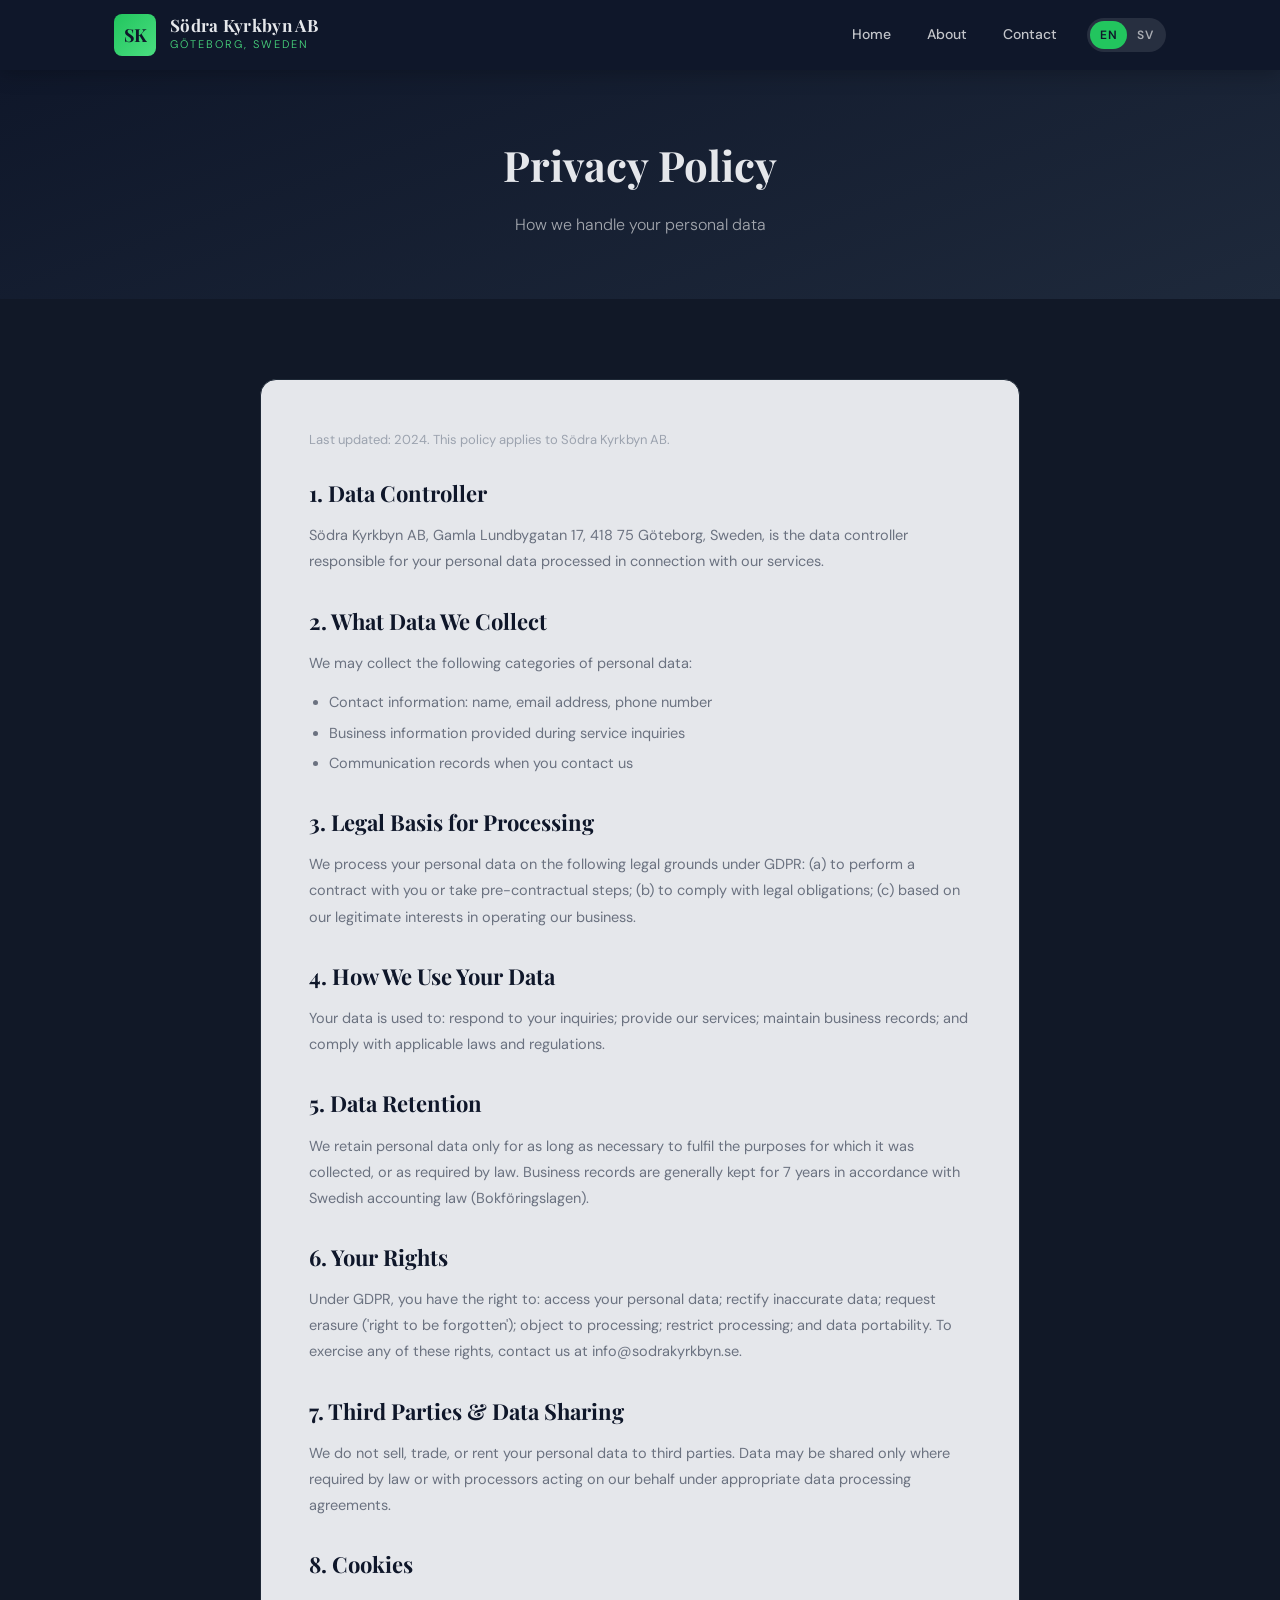
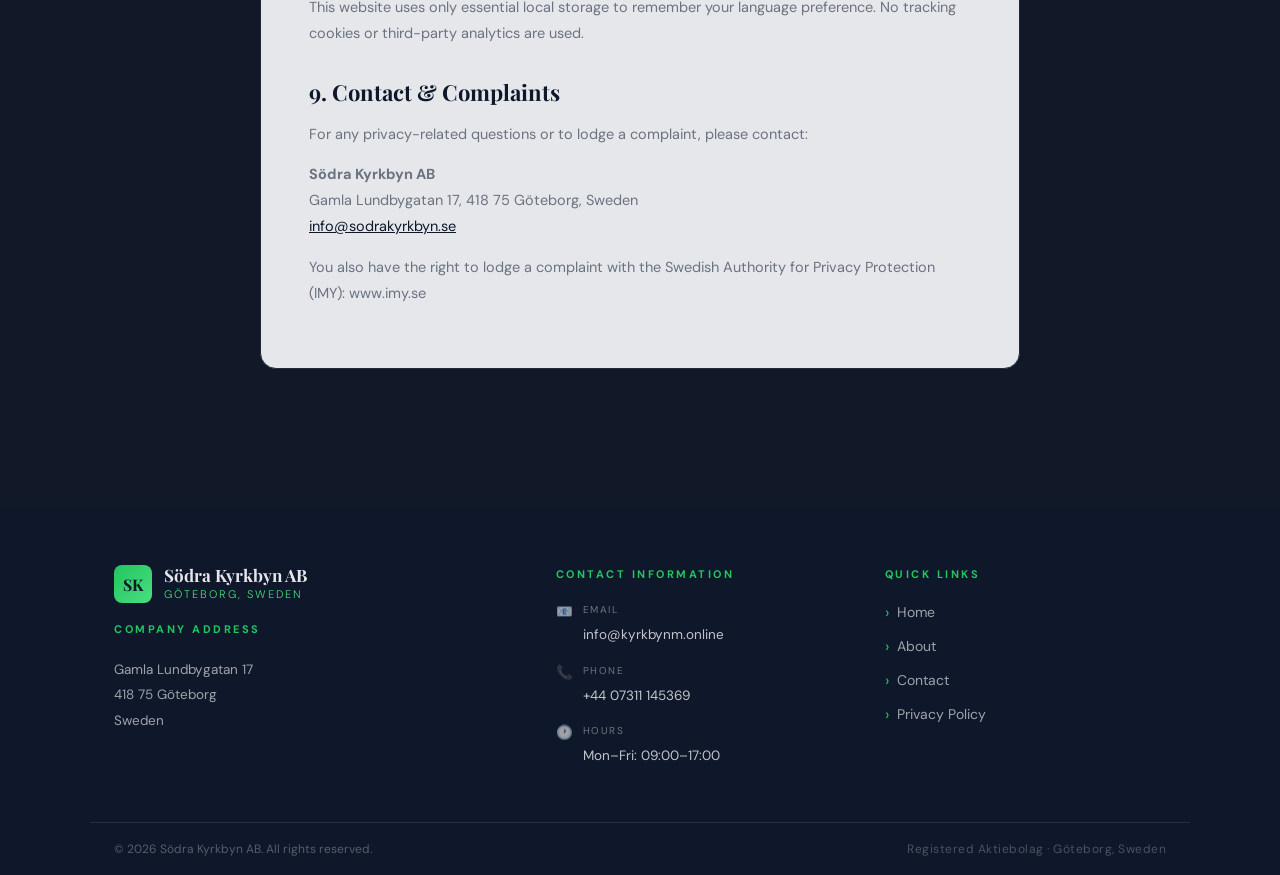
==== Privacy.html @ 8bc1c118 "Add files via upload" ====
<!DOCTYPE html>
<html lang="en">
<head>
  <meta charset="UTF-8">
  <meta name="viewport" content="width=device-width, initial-scale=1.0">
  <title>Privacy Policy – Södra Kyrkbyn AB</title>
  <meta name="description" content="Privacy Policy for Södra Kyrkbyn AB – GDPR-compliant policy for our company based in Göteborg, Sweden.">
  <link rel="stylesheet" href="css.css">
</head>
<body>

<!-- ══ HEADER ══ -->
<header>
  <div class="header-inner">
    <a class="logo-mark" href="index.html">
      <div class="logo-icon">SK</div>
      <div class="logo-text">
        <span class="logo-name">Södra Kyrkbyn AB</span>
        <span class="logo-sub">Göteborg, Sweden</span>
      </div>
    </a>
    <nav>
      <a href="index.html"   data-en="Home"    data-sv="Hem">Home</a>
      <a href="About.html"   data-en="About"   data-sv="Om oss" class="nav-hide-sm">About</a>
      <a href="Contact.html" data-en="Contact" data-sv="Kontakt">Contact</a>
      <div class="lang-switch">
        <div class="lang-btn" id="lang-en" onclick="setLang('en')">EN</div>
        <div class="lang-btn" id="lang-sv" onclick="setLang('sv')">SV</div>
      </div>
    </nav>
  </div>
</header>

<!-- ══ PAGE HERO ══ -->
<div class="page-hero">
  <h1 data-en="Privacy Policy" data-sv="Integritetspolicy">Privacy Policy</h1>
  <p data-en="How we handle your personal data" data-sv="Hur vi hanterar dina personuppgifter">How we handle your personal data</p>
</div>

<!-- ══ MAIN CONTENT ══ -->
<div class="section">
  <div class="privacy-content">

    <p class="meta"
       data-en="Last updated: 2024. This policy applies to Södra Kyrkbyn AB."
       data-sv="Senast uppdaterad: 2024. Denna policy gäller Södra Kyrkbyn AB.">
      Last updated: 2024. This policy applies to Södra Kyrkbyn AB.
    </p>

    <!-- 1 -->
    <h2 data-en="1. Data Controller" data-sv="1. Personuppgiftsansvarig">1. Data Controller</h2>
    <p data-en="Södra Kyrkbyn AB, Gamla Lundbygatan 17, 418 75 Göteborg, Sweden, is the data controller responsible for your personal data processed in connection with our services."
       data-sv="Södra Kyrkbyn AB, Gamla Lundbygatan 17, 418 75 Göteborg, Sverige, är personuppgiftsansvarig för dina personuppgifter som behandlas i samband med våra tjänster.">
      Södra Kyrkbyn AB, Gamla Lundbygatan 17, 418 75 Göteborg, Sweden, is the data controller responsible for your personal data processed in connection with our services.
    </p>

    <!-- 2 -->
    <h2 data-en="2. What Data We Collect" data-sv="2. Vilka uppgifter vi samlar in">2. What Data We Collect</h2>
    <p data-en="We may collect the following categories of personal data:"
       data-sv="Vi kan samla in följande kategorier av personuppgifter:">
      We may collect the following categories of personal data:
    </p>
    <ul>
      <li data-en="Contact information: name, email address, phone number"
          data-sv="Kontaktinformation: namn, e-postadress, telefonnummer">
        Contact information: name, email address, phone number
      </li>
      <li data-en="Business information provided during service inquiries"
          data-sv="Affärsinformation som tillhandahålls vid serviceförfrågningar">
        Business information provided during service inquiries
      </li>
      <li data-en="Communication records when you contact us"
          data-sv="Kommunikationsregistrering när du kontaktar oss">
        Communication records when you contact us
      </li>
    </ul>

    <!-- 3 -->
    <h2 data-en="3. Legal Basis for Processing" data-sv="3. Rättslig grund för behandling">3. Legal Basis for Processing</h2>
    <p data-en="We process your personal data on the following legal grounds under GDPR: (a) to perform a contract with you or take pre-contractual steps; (b) to comply with legal obligations; (c) based on our legitimate interests in operating our business."
       data-sv="Vi behandlar dina personuppgifter på följande rättsliga grunder enligt GDPR: (a) för att fullgöra ett avtal med dig eller vidta åtgärder inför avtal; (b) för att uppfylla rättsliga förpliktelser; (c) baserat på våra berättigade intressen att driva vår verksamhet.">
      We process your personal data on the following legal grounds under GDPR: (a) to perform a contract with you or take pre-contractual steps; (b) to comply with legal obligations; (c) based on our legitimate interests in operating our business.
    </p>

    <!-- 4 -->
    <h2 data-en="4. How We Use Your Data" data-sv="4. Hur vi använder dina uppgifter">4. How We Use Your Data</h2>
    <p data-en="Your data is used to: respond to your inquiries; provide our services; maintain business records; and comply with applicable laws and regulations."
       data-sv="Dina uppgifter används för att: svara på dina förfrågningar; tillhandahålla våra tjänster; upprätthålla affärsregister; och följa tillämpliga lagar och förordningar.">
      Your data is used to: respond to your inquiries; provide our services; maintain business records; and comply with applicable laws and regulations.
    </p>

    <!-- 5 -->
    <h2 data-en="5. Data Retention" data-sv="5. Datalagring">5. Data Retention</h2>
    <p data-en="We retain personal data only for as long as necessary to fulfil the purposes for which it was collected, or as required by law. Business records are generally kept for 7 years in accordance with Swedish accounting law (Bokföringslagen)."
       data-sv="Vi lagrar personuppgifter endast så länge som det är nödvändigt för att uppfylla de ändamål för vilka de samlades in, eller som krävs enligt lag. Affärsregister sparas i allmänhet i 7 år i enlighet med bokföringslagen.">
      We retain personal data only for as long as necessary to fulfil the purposes for which it was collected, or as required by law. Business records are generally kept for 7 years in accordance with Swedish accounting law (Bokföringslagen).
    </p>

    <!-- 6 -->
    <h2 data-en="6. Your Rights" data-sv="6. Dina rättigheter">6. Your Rights</h2>
    <p data-en="Under GDPR, you have the right to: access your personal data; rectify inaccurate data; request erasure ('right to be forgotten'); object to processing; restrict processing; and data portability. To exercise any of these rights, contact us at info@sodrakyrkbyn.se."
       data-sv="Under GDPR har du rätt att: få tillgång till dina personuppgifter; rätta felaktiga uppgifter; begära radering ('rätten att bli bortglömd'); invända mot behandling; begränsa behandling; och dataportabilitet. Kontakta oss på info@sodrakyrkbyn.se för att utöva dessa rättigheter.">
      Under GDPR, you have the right to: access your personal data; rectify inaccurate data; request erasure ('right to be forgotten'); object to processing; restrict processing; and data portability. To exercise any of these rights, contact us at info@sodrakyrkbyn.se.
    </p>

    <!-- 7 -->
    <h2 data-en="7. Third Parties &amp; Data Sharing" data-sv="7. Tredje parter &amp; datadelning">7. Third Parties &amp; Data Sharing</h2>
    <p data-en="We do not sell, trade, or rent your personal data to third parties. Data may be shared only where required by law or with processors acting on our behalf under appropriate data processing agreements."
       data-sv="Vi säljer, handlar eller hyr inte ut dina personuppgifter till tredje parter. Uppgifter kan delas endast när det krävs enligt lag eller med personuppgiftsbiträden som agerar på våra vägnar under lämpliga avtal om behandling av personuppgifter.">
      We do not sell, trade, or rent your personal data to third parties. Data may be shared only where required by law or with processors acting on our behalf under appropriate data processing agreements.
    </p>

    <!-- 8 -->
    <h2 data-en="8. Cookies" data-sv="8. Cookies">8. Cookies</h2>
    <p data-en="This website uses only essential local storage to remember your language preference. No tracking cookies or third-party analytics are used."
       data-sv="Denna webbplats använder endast nödvändig lokal lagring för att komma ihåg din språkpreferens. Inga spårningscookies eller tredjepartsanalys används.">
      This website uses only essential local storage to remember your language preference. No tracking cookies or third-party analytics are used.
    </p>

    <!-- 9 -->
    <h2 data-en="9. Contact &amp; Complaints" data-sv="9. Kontakt &amp; klagomål">9. Contact &amp; Complaints</h2>
    <p data-en="For any privacy-related questions or to lodge a complaint, please contact:"
       data-sv="För alla integritetsfrågor eller för att lämna in ett klagomål, vänligen kontakta:">
      For any privacy-related questions or to lodge a complaint, please contact:
    </p>
    <p>
      <strong>Södra Kyrkbyn AB</strong><br>
      Gamla Lundbygatan 17, 418 75 Göteborg, Sweden<br>
      <a href="mailto:info@sodrakyrkbyn.se" style="color:var(--navy);">info@sodrakyrkbyn.se</a>
    </p>
    <p data-en="You also have the right to lodge a complaint with the Swedish Authority for Privacy Protection (IMY): www.imy.se"
       data-sv="Du har också rätt att lämna in ett klagomål till Integritetsskyddsmyndigheten (IMY): www.imy.se">
      You also have the right to lodge a complaint with the Swedish Authority for Privacy Protection (IMY):
      <a href="https://www.imy.se" target="_blank" rel="noopener noreferrer" style="color:var(--navy);">www.imy.se</a>
    </p>

  </div>
</div>

<!-- ══ FOOTER ══ -->
<footer>
  <div class="footer-top">

    <!-- Column 1: Brand & Address -->
    <div class="footer-brand">
      <div class="footer-logo">
        <div class="footer-logo-icon">SK</div>
        <div>
          <div class="footer-company-name">Södra Kyrkbyn AB</div>
          <div class="footer-company-sub">Göteborg, Sweden</div>
        </div>
      </div>
      <div class="footer-col-title" data-en="Company Address" data-sv="Företagsadress">Company Address</div>
      <div class="footer-address-block">
        <p>
          Gamla Lundbygatan 17<br>
          418 75 Göteborg<br>
          <span data-en="Sweden" data-sv="Sverige">Sweden</span>
        </p>
      </div>
    </div>

    <!-- Column 2: Contact Information -->
    <div class="footer-contact">
      <div class="footer-col-title" data-en="Contact Information" data-sv="Kontaktinformation">Contact Information</div>
      <div class="footer-contact-item">
        <span class="footer-contact-icon">📧</span>
        <div>
          <small data-en="Email" data-sv="E-post">Email</small>
		<a href="mailto:info@kyrkbynm.online ">info@kyrkbynm.online</a>
        </div>
      </div>
      <div class="footer-contact-item">
        <span class="footer-contact-icon">📞</span>
        <div>
          <small data-en="Phone" data-sv="Telefon">Phone</small>
          <a href="tel:+447311145369">+44 07311 145369</a>
		  
		  
        </div>
      </div>
      <div class="footer-contact-item">
        <span class="footer-contact-icon">🕐</span>
        <div>
          <small data-en="Hours" data-sv="Öppettider">Hours</small>
          <span data-en="Mon–Fri: 09:00–17:00" data-sv="Mån–Fre: 09:00–17:00">Mon–Fri: 09:00–17:00</span>
        </div>
      </div>
    </div>

    <!-- Column 3: Navigation Links -->
    <div class="footer-links-col">
      <div class="footer-col-title" data-en="Quick Links" data-sv="Snabblänkar">Quick Links</div>
      <ul class="footer-nav-links">
        <li><a href="index.html"   data-en="Home"           data-sv="Hem">Home</a></li>
        <li><a href="About.html"   data-en="About"          data-sv="Om oss">About</a></li>
        <li><a href="Contact.html" data-en="Contact"        data-sv="Kontakt">Contact</a></li>
        <li><a href="Privacy.html" data-en="Privacy Policy" data-sv="Integritetspolicy">Privacy Policy</a></li>
      </ul>
    </div>

  </div>
  <div class="footer-bottom">
    <span class="footer-copy">
      &copy; <span id="year"></span> Södra Kyrkbyn AB.
      <span data-en="All rights reserved." data-sv="Alla rättigheter förbehållna.">All rights reserved.</span>
    </span>
    <span class="footer-org" data-en="Registered Aktiebolag · Göteborg, Sweden" data-sv="Registrerat Aktiebolag · Göteborg, Sverige">Registered Aktiebolag · Göteborg, Sweden</span>
  </div>
</footer>

<script src="javascript.js"></script>
</body>
</html>
---- css.css ----
/* ═══════════════════════════════════════════════
   Södra Kyrkbyn AB — Shared Stylesheet
   ═══════════════════════════════════════════════ */

@import url('https://fonts.googleapis.com/css2?family=Playfair+Display:wght@400;600;700&family=DM+Sans:wght@300;400;500&display=swap');

/* ── VARIABLES ── */
/*
:root {
  --navy:        #1a2744;
  --navy-mid:    #243260;
  --gold:        #c9a84c;
  --gold-light:  #e8c97a;
  --cream:       #f8f5ef;
  --white:       #ffffff;
  --gray:        #6b7280;
  --dark-gray:   #4b5563;
  --light-border:#e5ddd0;
  --text:        #1e2535;
}
*/

:root {
  --navy:        #0f172a;  /* main dark background */
  --navy-mid:    #1e293b;  /* cards / surfaces */
  --gold:        #22c55e;  /* primary accent (green) */
  --gold-light:  #4ade80;  /* lighter accent */

  --cream:       #111827;  /* replaces light bg with dark surface */
  --white:       #e5e7eb;  /* main text (soft white) */

  --gray:        #9ca3af;
  --dark-gray:   #6b7280;

  --light-border:#1f2937;
  --text:        #f3f4f6;
  

}
/* ── RESET ── */
*, *::before, *::after { margin: 0; padding: 0; box-sizing: border-box; }

/* ── BASE ── */
body {
  font-family: 'DM Sans', sans-serif;
  background: var(--cream);
  color: var(--text);
  font-size: 16px;
  line-height: 1.7;
}
#span-info-color {

  color: #22c55e;
  
}

/* ══════════════════════════════
   HEADER
══════════════════════════════ */
header {
  background: var(--navy);
  position: sticky;
  top: 0;
  z-index: 100;
  box-shadow: 0 2px 20px rgba(0,0,0,.25);
}
.header-inner {
  max-width: 1100px;
  margin: auto;
  padding: 0 24px;
  display: flex;
  align-items: center;
  justify-content: space-between;
  height: 70px;
}

/* Logo */
.logo-mark {
  display: flex;
  align-items: center;
  gap: 14px;
  text-decoration: none;
}
.logo-icon {
  width: 42px;
  height: 42px;
  background: linear-gradient(135deg, var(--gold), var(--gold-light));
  border-radius: 8px;
  display: flex;
  align-items: center;
  justify-content: center;
  font-family: 'Playfair Display', serif;
  font-weight: 700;
  font-size: 18px;
  color: var(--navy);
  letter-spacing: -1px;
  flex-shrink: 0;
}
.logo-text { display: flex; flex-direction: column; }
.logo-name {
  font-family: 'Playfair Display', serif;
  font-size: 17px;
  font-weight: 700;
  color: var(--white);
  line-height: 1.1;
  letter-spacing: .3px;
}
.logo-sub {
  font-size: 11px;
  color: var(--gold-light);
  font-weight: 300;
  letter-spacing: 2px;
  text-transform: uppercase;
}

/* Nav */
nav {
  display: flex;
  align-items: center;
  gap: 8px;
}
nav a {
  color: rgba(255,255,255,.75);
  text-decoration: none;
  font-size: 14px;
  font-weight: 500;
  padding: 8px 14px;
  border-radius: 6px;
  transition: all .2s;
}
nav a:hover,
nav a.active {
  color: var(--white);
  background: rgba(255,255,255,.1);
}

/* Language switch */
.lang-switch {
  display: flex;
  align-items: center;
  background: rgba(255,255,255,.1);
  border-radius: 20px;
  padding: 3px;
  margin-left: 8px;
}
.lang-btn {
  font-size: 12px;
  font-weight: 600;
  color: rgba(255,255,255,.6);
  padding: 4px 10px;
  border-radius: 16px;
  cursor: pointer;
  transition: all .2s;
  letter-spacing: .5px;
  user-select: none;
}
.lang-btn.active {
  background: var(--gold);
  color: var(--navy);
}

/* ══════════════════════════════
   HERO (Home)
══════════════════════════════ */
.hero {
  background: linear-gradient(160deg, var(--navy) 0%, var(--navy-mid) 60%, var(--navy) 100%);
  padding: 100px 24px 80px;
  text-align: center;
  position: relative;
  overflow: hidden;
}
.hero::before {
  content: '';
  position: absolute;
  inset: 0;
  background: url("data:image/svg+xml,%3Csvg width='80' height='80' viewBox='0 0 80 80' xmlns='http://www.w3.org/2000/svg'%3E%3Cg fill='none' fill-rule='evenodd'%3E%3Cg fill='%23c9a84c' fill-opacity='0.04'%3E%3Cpath d='M50 50c0-5.523 4.477-10 10-10s10 4.477 10 10-4.477 10-10 10c0 5.523-4.477 10-10 10s-10-4.477-10-10 4.477-10 10-10zM10 10c0-5.523 4.477-10 10-10s10 4.477 10 10-4.477 10-10 10c0 5.523-4.477 10-10 10S0 25.523 0 20s4.477-10 10-10z'/%3E%3C/g%3E%3C/g%3E%3C/svg%3E");
  pointer-events: none;
}
.hero-badge {
  display: inline-block;
  background: rgba(201,168,76,.18);
  border: 1px solid rgba(201,168,76,.35);
  color: var(--gold-light);
  font-size: 12px;
  font-weight: 600;
  letter-spacing: 2.5px;
  text-transform: uppercase;
  padding: 6px 18px;
  border-radius: 20px;
  margin-bottom: 28px;
}
.hero h1 {
  font-family: 'Playfair Display', serif;
  font-size: clamp(36px, 6vw, 64px);
  font-weight: 700;
  color: var(--white);
  line-height: 1.15;
  margin-bottom: 20px;
  max-width: 700px;
  margin-left: auto;
  margin-right: auto;
}
.hero p {
  font-size: 18px;
  color: rgba(255,255,255,.7);
  max-width: 520px;
  margin: 0 auto 40px;
  font-weight: 300;
}
.hero-cta {
  display: inline-flex;
  align-items: center;
  gap: 10px;
  background: var(--gold);
  color: var(--navy);
  padding: 14px 30px;
  border-radius: 8px;
  font-weight: 600;
  font-size: 15px;
  text-decoration: none;
  transition: all .2s;
  border: none;
  cursor: pointer;
  font-family: 'DM Sans', sans-serif;
}
.hero-cta:hover {
  background: var(--gold-light);
  transform: translateY(-2px);
  box-shadow: 0 8px 24px rgba(201,168,76,.35);
}
.hero-divider {
  width: 60px;
  height: 3px;
  background: var(--gold);
  margin: 48px auto 0;
  border-radius: 2px;
  opacity: .5;
}

/* ══════════════════════════════
   STATS BAR
══════════════════════════════ */
.stats-bar {
  background: var(--white);
  border-bottom: 1px solid var(--light-border);
}
.stats-inner {
  max-width: 900px;
  margin: auto;
  display: flex;
  justify-content: center;
  flex-wrap: wrap;
}
.stat {
  padding: 28px 48px;
  text-align: center;
  border-right: 1px solid var(--light-border);
  flex: 1;
  min-width: 180px;
}
.stat:last-child { border-right: none; }
.stat-num {
  font-family: 'Playfair Display', serif;
  font-size: 32px;
  font-weight: 700;
  color: var(--navy);
  line-height: 1;
  margin-bottom: 4px;
}
.stat-label {
  font-size: 13px;
  color: var(--gray);
  font-weight: 500;
  text-transform: uppercase;
  letter-spacing: 1px;
}

/* ══════════════════════════════
   SHARED SECTION
══════════════════════════════ */
.section {
  max-width: 1100px;
  margin: 0 auto;
  padding: 80px 24px;
}
.section-tag {
  font-size: 12px;
  font-weight: 600;
  letter-spacing: 3px;
  text-transform: uppercase;
  color: var(--gold);
  margin-bottom: 12px;
}
.section-title {
  font-family: 'Playfair Display', serif;
  font-size: clamp(28px, 4vw, 40px);
  font-weight: 700;
  color: var(--navy);
  line-height: 1.2;
  margin-bottom: 20px;
}
.section-lead {
  font-size: 17px;
  color: var(--gray);
  max-width: 560px;
  font-weight: 300;
  margin-bottom: 48px;
}

/* ══════════════════════════════
   FEATURE CARDS (Home)
══════════════════════════════ */
.cards {
  display: grid;
  grid-template-columns: repeat(auto-fit, minmax(280px, 1fr));
  gap: 24px;
  margin-top: 48px;
}
.card {
  background: var(--white);
  border: 1px solid var(--light-border);
  border-radius: 12px;
  padding: 32px 28px;
  transition: all .25s;
}
.card:hover {
  transform: translateY(-4px);
  box-shadow: 0 12px 40px rgba(26,39,68,.1);
  border-color: var(--gold);
}
.card-icon {
  width: 48px;
  height: 48px;
  background: linear-gradient(135deg, rgba(201,168,76,.15), rgba(201,168,76,.05));
  border-radius: 12px;
  display: flex;
  align-items: center;
  justify-content: center;
  font-size: 22px;
  margin-bottom: 20px;
  border: 1px solid rgba(201,168,76,.25);
}
.card h3 {
  font-family: 'Playfair Display', serif;
  font-size: 20px;
  color: var(--navy);
  margin-bottom: 10px;
}
.card p {
  font-size: 14.5px;
  color: var(--gray);
  line-height: 1.7;
}

/* ══════════════════════════════
   PAGE HERO MINI (About/Contact/Privacy)
══════════════════════════════ */
.page-hero {
  background: linear-gradient(160deg, var(--navy), var(--navy-mid));
  padding: 60px 24px;
  text-align: center;
}
.page-hero h1 {
  font-family: 'Playfair Display', serif;
  font-size: clamp(28px, 4vw, 42px);
  color: var(--white);
  margin-bottom: 10px;
}
.page-hero p {
  font-size: 16px;
  color: rgba(255,255,255,.6);
  font-weight: 300;
}

/* ══════════════════════════════
   ABOUT PAGE
══════════════════════════════ */
.about-grid {
  display: grid;
  grid-template-columns: 1fr 1fr;
  gap: 60px;
  align-items: start;
}
.about-visual {
  background: var(--navy);
  border-radius: 16px;
  padding: 48px;
  color: white;
  position: relative;
  overflow: hidden;
}
.about-visual::after {
  content: 'SK';
  position: absolute;
  bottom: -20px;
  right: -10px;
  font-family: 'Playfair Display', serif;
  font-size: 120px;
  font-weight: 700;
  color: rgba(255,255,255,.05);
  line-height: 1;
  pointer-events: none;
}
.about-visual-label {
  font-size: 11px;
  letter-spacing: 3px;
  text-transform: uppercase;
  color: var(--gold-light);
  margin-bottom: 12px;
  font-weight: 600;
}
.about-visual h2 {
  font-family: 'Playfair Display', serif;
  font-size: 28px;
  line-height: 1.25;
  margin-bottom: 28px;
}
.info-row {
  display: flex;
  gap: 12px;
  margin-bottom: 16px;
  align-items: flex-start;
}
.info-row-icon {
  width: 32px;
  height: 32px;
  background: rgba(201,168,76,.2);
  border-radius: 8px;
  display: flex;
  align-items: center;
  justify-content: center;
  font-size: 15px;
  flex-shrink: 0;
  margin-top: 1px;
}
.info-row-content small {
  display: block;
  font-size: 11px;
  letter-spacing: 1.5px;
  text-transform: uppercase;
  color: rgba(255,255,255,.5);
  margin-bottom: 2px;
}
.info-row-content span {
  font-size: 14px;
  color: rgba(255,255,255,.9);
  font-weight: 400;
}
.about-content p {
  font-size: 15px;
  color: var(--dark-gray);
  margin-bottom: 18px;
  line-height: 1.8;
}
.org-badge {
  display: inline-flex;
  align-items: center;
  gap: 8px;
  background: rgba(201,168,76,.1);
  border: 1px solid rgba(201,168,76,.3);
  color: #8a6c1a;
  font-size: 13px;
  font-weight: 600;
  padding: 8px 16px;
  border-radius: 8px;
  margin-top: 8px;
}

/* ══════════════════════════════
   CONTACT PAGE
══════════════════════════════ */
.contact-grid {
  display: grid;
  grid-template-columns: 1fr 1fr;
  gap: 48px;
}
.contact-card {
  background: var(--white);
  border: 1px solid var(--light-border);
  border-radius: 16px;
  padding: 40px;
}
.contact-card h3 {
  font-family: 'Playfair Display', serif;
  font-size: 22px;
  color: var(--navy);
  margin-bottom: 28px;
  padding-bottom: 16px;
  border-bottom: 2px solid var(--light-border);
}
.contact-item {
  display: flex;
  gap: 16px;
  margin-bottom: 24px;
  align-items: flex-start;
}
.contact-item-icon {
  width: 44px;
  height: 44px;
  background: linear-gradient(135deg, var(--navy), var(--navy-mid));
  border-radius: 10px;
  display: flex;
  align-items: center;
  justify-content: center;
  font-size: 18px;
  flex-shrink: 0;
}
.contact-item-text small {
  display: block;
  font-size: 12px;
  letter-spacing: 1.5px;
  text-transform: uppercase;
  color: var(--gray);
  margin-bottom: 4px;
  font-weight: 600;
}
.contact-item-text a {
  color: var(--navy);
  text-decoration: none;
  font-size: 15px;
  font-weight: 500;
  transition: color .2s;
}
.contact-item-text a:hover { color: var(--gold); }
.contact-item-text span {
  font-size: 15px;
  color: var(--text);
  font-weight: 400;
}
.map-placeholder {
  background: linear-gradient(135deg, #e8f4f8, #dce8f0);
  border-radius: 12px;
  height: 220px;
  display: flex;
  flex-direction: column;
  align-items: center;
  justify-content: center;
  gap: 8px;
  margin-top: 20px;
  border: 1px solid var(--light-border);
  color: var(--gray);
  font-size: 14px;
  text-align: center;
  padding: 20px;
}
.map-placeholder span { font-size: 36px; }
.map-link {
  display: inline-block;
  margin-top: 10px;
  background: var(--navy);
  color: white;
  padding: 8px 18px;
  border-radius: 6px;
  text-decoration: none;
  font-size: 13px;
  font-weight: 600;
  transition: background .2s;
}
.map-link:hover { background: var(--navy-mid); }

/* ══════════════════════════════
   PRIVACY PAGE
══════════════════════════════ */
.privacy-content {
  max-width: 760px;
  background: var(--white);
  border: 1px solid var(--light-border);
  border-radius: 16px;
  padding: 48px;
  margin: 0 auto;
}
.privacy-content .meta {
  font-size: 13px;
  color: #9ca3af;
  margin-bottom: 24px;
}
.privacy-content h2 {
  font-family: 'Playfair Display', serif;
  font-size: 22px;
  color: var(--navy);
  margin: 28px 0 10px;
}
.privacy-content h2:first-of-type { margin-top: 0; }
.privacy-content p {
  font-size: 14.5px;
  color: var(--dark-gray);
  margin-bottom: 14px;
  line-height: 1.8;
}
.privacy-content ul {
  padding-left: 20px;
  margin-bottom: 16px;
}
.privacy-content ul li {
  font-size: 14.5px;
  color: var(--dark-gray);
  margin-bottom: 6px;
  line-height: 1.7;
}

/* ══════════════════════════════
   FOOTER
══════════════════════════════ */
footer {
  background: var(--navy);
  color: rgba(255,255,255,.65);
  margin-top: 60px;
}
.footer-top {
  max-width: 1100px;
  margin: 0 auto;
  padding: 56px 24px 40px;
  display: grid;
  grid-template-columns: 1.4fr 1fr 1fr;
  gap: 48px;
  border-bottom: 1px solid rgba(255,255,255,.1);
}
.footer-col-title {
  font-size: 11px;
  font-weight: 700;
  letter-spacing: 2.5px;
  text-transform: uppercase;
  color: var(--gold);
  margin-bottom: 18px;
}
/* Column 1 – Brand */
.footer-brand .footer-logo {
  display: flex;
  align-items: center;
  gap: 12px;
  margin-bottom: 16px;
}
.footer-brand .footer-logo-icon {
  width: 38px;
  height: 38px;
  background: linear-gradient(135deg, var(--gold), var(--gold-light));
  border-radius: 8px;
  display: flex;
  align-items: center;
  justify-content: center;
  font-family: 'Playfair Display', serif;
  font-weight: 700;
  font-size: 16px;
  color: var(--navy);
  flex-shrink: 0;
}
.footer-brand .footer-company-name {
  font-family: 'Playfair Display', serif;
  font-size: 17px;
  font-weight: 700;
  color: var(--white);
  line-height: 1.2;
}
.footer-brand .footer-company-sub {
  font-size: 11px;
  color: var(--gold-light);
  letter-spacing: 2px;
  text-transform: uppercase;
  font-weight: 300;
}
.footer-address-block p {
  font-size: 13.5px;
  line-height: 1.9;
  color: rgba(255,255,255,.6);
}
/* Column 2 – Contact */
.footer-contact-item {
  display: flex;
  align-items: flex-start;
  gap: 10px;
  margin-bottom: 14px;
}
.footer-contact-icon {
  font-size: 15px;
  margin-top: 1px;
  flex-shrink: 0;
  opacity: .8;
}
.footer-contact-item small {
  display: block;
  font-size: 10px;
  letter-spacing: 1.5px;
  text-transform: uppercase;
  color: rgba(255,255,255,.4);
  margin-bottom: 2px;
}
.footer-contact-item a,
.footer-contact-item span {
  font-size: 13.5px;
  color: rgba(255,255,255,.75);
  text-decoration: none;
  transition: color .2s;
  line-height: 1.5;
}
.footer-contact-item a:hover { color: var(--gold-light); }
/* Column 3 – Links */
.footer-nav-links {
  list-style: none;
  padding: 0;
  margin: 0;
}
.footer-nav-links li { margin-bottom: 10px; }
.footer-nav-links a {
  font-size: 14px;
  color: rgba(255,255,255,.6);
  text-decoration: none;
  transition: color .2s;
  display: flex;
  align-items: center;
  gap: 8px;
}
.footer-nav-links a::before {
  content: '›';
  color: var(--gold);
  font-size: 16px;
  line-height: 1;
}
.footer-nav-links a:hover { color: var(--gold-light); }
/* Bottom bar */
.footer-bottom {
  max-width: 1100px;
  margin: 0 auto;
  padding: 16px 24px;
  display: flex;
  align-items: center;
  justify-content: space-between;
  flex-wrap: wrap;
  gap: 8px;
}
.footer-copy {
  font-size: 12px;
  color: rgba(255,255,255,.3);
}
.footer-org {
  font-size: 12px;
  color: rgba(255,255,255,.25);
  letter-spacing: .5px;
}
/* Footer responsive */
@media (max-width: 780px) {
  .footer-top { grid-template-columns: 1fr 1fr; gap: 32px; }
  .footer-brand { grid-column: 1 / -1; }
}
@media (max-width: 480px) {
  .footer-top { grid-template-columns: 1fr; gap: 28px; padding: 40px 20px 28px; }
  .footer-brand { grid-column: auto; }
  .footer-bottom { flex-direction: column; text-align: center; }
}

/* ══════════════════════════════
   RESPONSIVE
══════════════════════════════ */
@media (max-width: 720px) {
  .about-grid   { grid-template-columns: 1fr; gap: 40px; }
  .contact-grid { grid-template-columns: 1fr; }
}
@media (max-width: 640px) {
  .header-inner { padding: 0 16px; }
  nav a         { font-size: 12px; padding: 6px 8px; }
  .logo-sub     { display: none; }
  .stat         { padding: 20px 24px; }
  .privacy-content { padding: 28px 20px; }
}
@media (max-width: 480px) {
  .nav-hide-sm { display: none; }
}
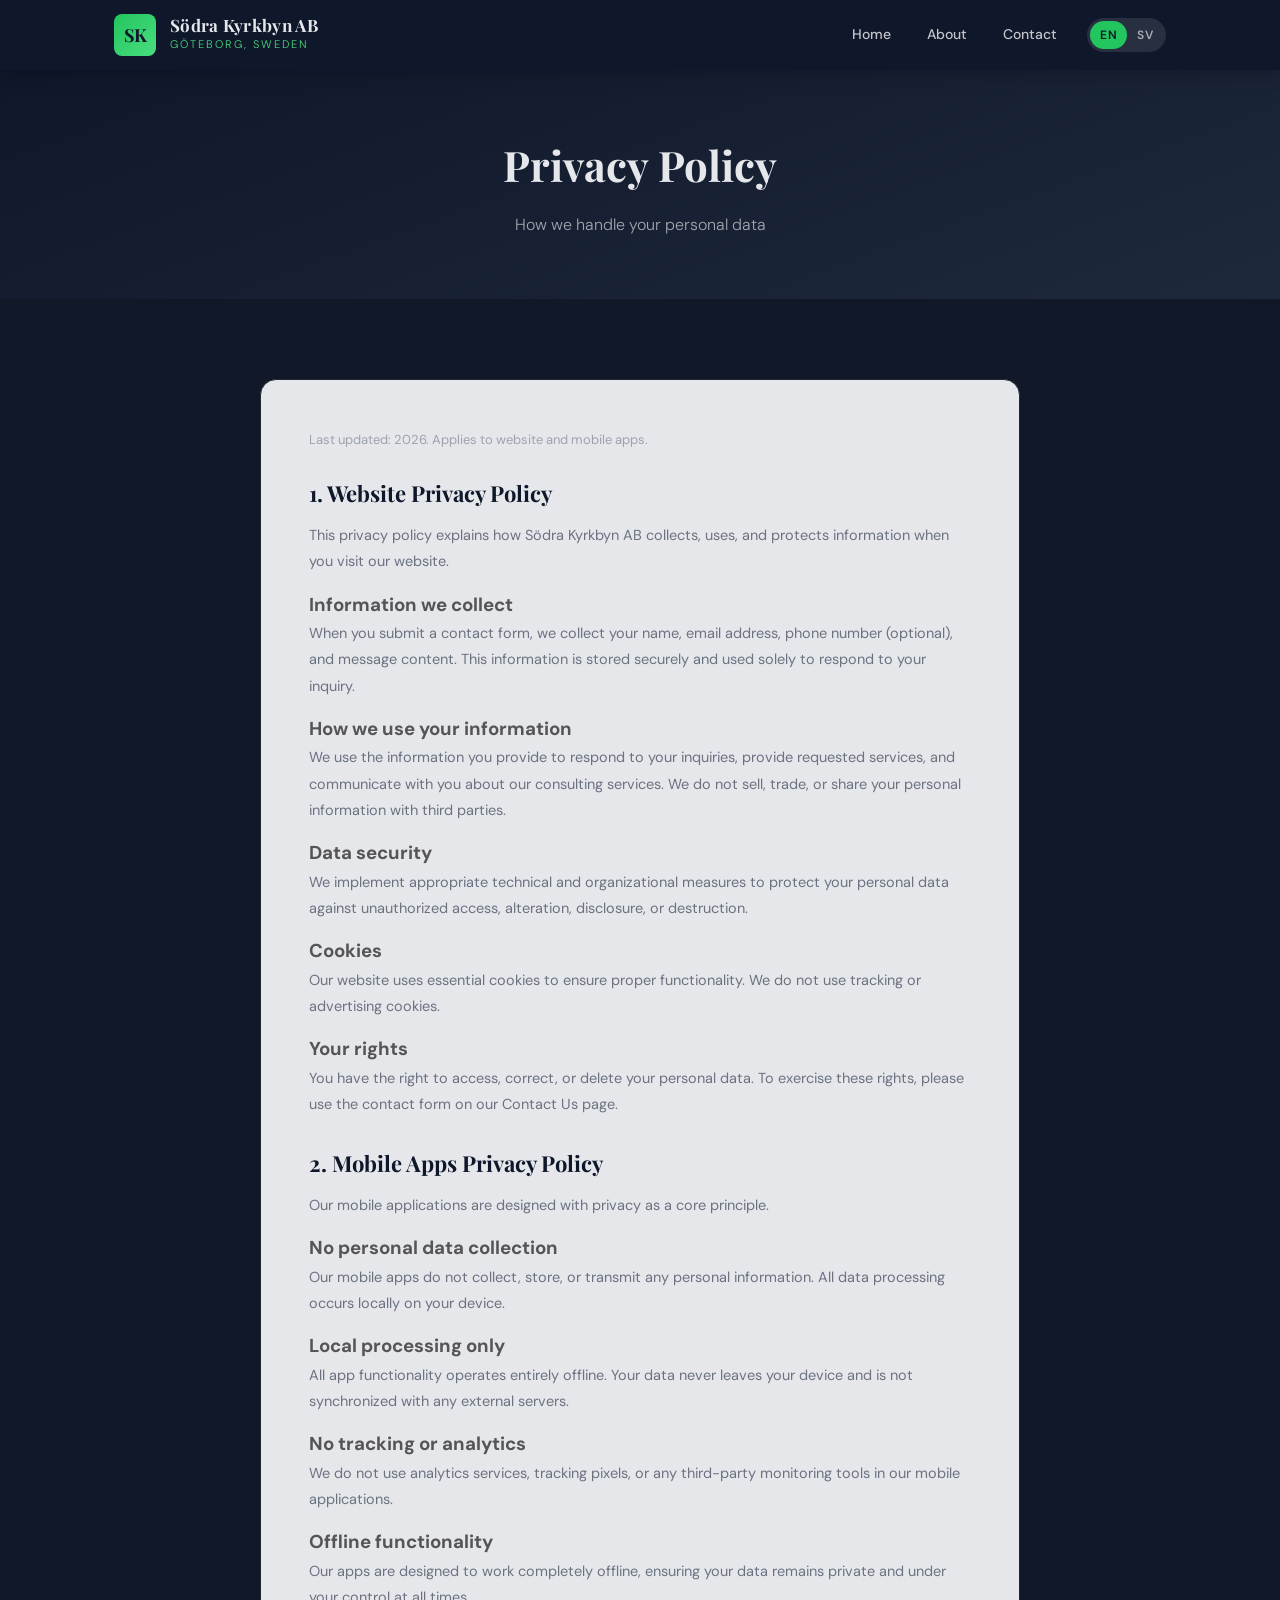
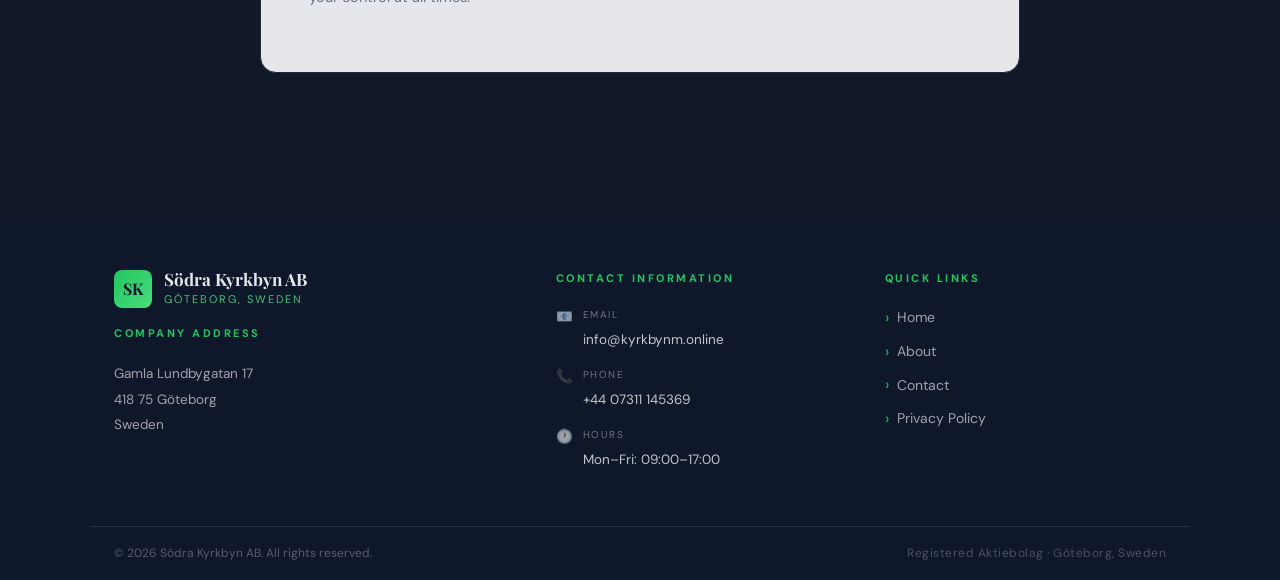
==== commit 06dd7124: "Update Privacy.html" ====
--- a/Privacy.html
+++ b/Privacy.html
@@ -4,7 +4,7 @@
   <meta charset="UTF-8">
   <meta name="viewport" content="width=device-width, initial-scale=1.0">
   <title>Privacy Policy – Södra Kyrkbyn AB</title>
-  <meta name="description" content="Privacy Policy for Södra Kyrkbyn AB – GDPR-compliant policy for our company based in Göteborg, Sweden.">
+  <meta name="description" content="Privacy Policy for Södra Kyrkbyn AB – GDPR-compliant policy for our website and mobile apps.">
   <link rel="stylesheet" href="css.css">
 </head>
 <body>
@@ -20,8 +20,8 @@
       </div>
     </a>
     <nav>
-      <a href="index.html"   data-en="Home"    data-sv="Hem">Home</a>
-      <a href="About.html"   data-en="About"   data-sv="Om oss" class="nav-hide-sm">About</a>
+      <a href="index.html" data-en="Home" data-sv="Hem">Home</a>
+      <a href="About.html" data-en="About" data-sv="Om oss" class="nav-hide-sm">About</a>
       <a href="Contact.html" data-en="Contact" data-sv="Kontakt">Contact</a>
       <div class="lang-switch">
         <div class="lang-btn" id="lang-en" onclick="setLang('en')">EN</div>
@@ -42,96 +42,77 @@
   <div class="privacy-content">
 
     <p class="meta"
-       data-en="Last updated: 2024. This policy applies to Södra Kyrkbyn AB."
-       data-sv="Senast uppdaterad: 2024. Denna policy gäller Södra Kyrkbyn AB.">
-      Last updated: 2024. This policy applies to Södra Kyrkbyn AB.
+       data-en="Last updated: 2026. Applies to website and mobile apps."
+       data-sv="Senast uppdaterad: 2026. Gäller webbplats och mobilappar.">
+      Last updated: 2026. Applies to website and mobile apps.
     </p>
 
     <!-- 1 -->
-    <h2 data-en="1. Data Controller" data-sv="1. Personuppgiftsansvarig">1. Data Controller</h2>
-    <p data-en="Södra Kyrkbyn AB, Gamla Lundbygatan 17, 418 75 Göteborg, Sweden, is the data controller responsible for your personal data processed in connection with our services."
-       data-sv="Södra Kyrkbyn AB, Gamla Lundbygatan 17, 418 75 Göteborg, Sverige, är personuppgiftsansvarig för dina personuppgifter som behandlas i samband med våra tjänster.">
-      Södra Kyrkbyn AB, Gamla Lundbygatan 17, 418 75 Göteborg, Sweden, is the data controller responsible for your personal data processed in connection with our services.
+    <h2 data-en="1. Website Privacy Policy" data-sv="1. Webbplats Integritetspolicy">Website Privacy Policy</h2>
+    <p data-en="This privacy policy explains how Södra Kyrkbyn AB collects, uses, and protects information when you visit our website."
+       data-sv="Denna integritetspolicy förklarar hur Södra Kyrkbyn AB samlar in, använder och skyddar information när du besöker vår webbplats.">
+      This privacy policy explains how Södra Kyrkbyn AB collects, uses, and protects information when you visit our website.
+    </p>
+
+    <h3 data-en="Information we collect" data-sv="Information vi samlar in" style="color:#555555;">Information we collect</h3>
+    <p data-en="When you submit a contact form, we collect your name, email address, phone number (optional), and message content. This information is stored securely and used solely to respond to your inquiry."
+       data-sv="När du skickar ett kontaktformulär samlar vi in ditt namn, e-postadress, telefonnummer (valfritt) och meddelandeinnehåll. Informationen lagras säkert och används endast för att svara på din förfrågan.">
+      When you submit a contact form, we collect your name, email address, phone number (optional), and message content. This information is stored securely and used solely to respond to your inquiry.
+    </p>
+
+    <h3 data-en="How we use your information" data-sv="Hur vi använder informationen" style="color:#555555;">How we use your information</h3>
+    <p data-en="We use the information you provide to respond to your inquiries, provide requested services, and communicate with you about our consulting services. We do not sell, trade, or share your personal information with third parties."
+       data-sv="Vi använder informationen du tillhandahåller för att svara på dina förfrågningar, tillhandahålla begärda tjänster och kommunicera med dig om våra konsulttjänster. Vi säljer, handlar eller delar inte dina personuppgifter med tredje parter.">
+      We use the information you provide to respond to your inquiries, provide requested services, and communicate with you about our consulting services. We do not sell, trade, or share your personal information with third parties.
+    </p>
+
+    <h3 data-en="Data security" data-sv="Datasäkerhet" style="color:#555555;">Data security</h3>
+    <p data-en="We implement appropriate technical and organizational measures to protect your personal data against unauthorized access, alteration, disclosure, or destruction."
+       data-sv="Vi implementerar lämpliga tekniska och organisatoriska åtgärder för att skydda dina personuppgifter mot obehörig åtkomst, ändring, avslöjande eller förstöring.">
+      We implement appropriate technical and organizational measures to protect your personal data against unauthorized access, alteration, disclosure, or destruction.
+    </p>
+
+    <h3 data-en="Cookies" data-sv="Cookies" style="color:#555555;">Cookies</h3>
+    <p data-en="Our website uses essential cookies to ensure proper functionality. We do not use tracking or advertising cookies."
+       data-sv="Vår webbplats använder nödvändiga cookies för att säkerställa korrekt funktionalitet. Vi använder inga spårnings- eller reklamscookies.">
+      Our website uses essential cookies to ensure proper functionality. We do not use tracking or advertising cookies.
+    </p>
+
+    <h3 data-en="Your rights" data-sv="Dina rättigheter" style="color:#555555;">Your rights</h3>
+    <p data-en="You have the right to access, correct, or delete your personal data. To exercise these rights, please use the contact form on our Contact Us page."
+       data-sv="Du har rätt att få tillgång till, rätta eller radera dina personuppgifter. För att utöva dessa rättigheter, vänligen använd kontaktformuläret på vår kontaktsida.">
+      You have the right to access, correct, or delete your personal data. To exercise these rights, please use the contact form on our Contact Us page.
     </p>
 
     <!-- 2 -->
-    <h2 data-en="2. What Data We Collect" data-sv="2. Vilka uppgifter vi samlar in">2. What Data We Collect</h2>
-    <p data-en="We may collect the following categories of personal data:"
-       data-sv="Vi kan samla in följande kategorier av personuppgifter:">
-      We may collect the following categories of personal data:
-    </p>
-    <ul>
-      <li data-en="Contact information: name, email address, phone number"
-          data-sv="Kontaktinformation: namn, e-postadress, telefonnummer">
-        Contact information: name, email address, phone number
-      </li>
-      <li data-en="Business information provided during service inquiries"
-          data-sv="Affärsinformation som tillhandahålls vid serviceförfrågningar">
-        Business information provided during service inquiries
-      </li>
-      <li data-en="Communication records when you contact us"
-          data-sv="Kommunikationsregistrering när du kontaktar oss">
-        Communication records when you contact us
-      </li>
-    </ul>
-
-    <!-- 3 -->
-    <h2 data-en="3. Legal Basis for Processing" data-sv="3. Rättslig grund för behandling">3. Legal Basis for Processing</h2>
-    <p data-en="We process your personal data on the following legal grounds under GDPR: (a) to perform a contract with you or take pre-contractual steps; (b) to comply with legal obligations; (c) based on our legitimate interests in operating our business."
-       data-sv="Vi behandlar dina personuppgifter på följande rättsliga grunder enligt GDPR: (a) för att fullgöra ett avtal med dig eller vidta åtgärder inför avtal; (b) för att uppfylla rättsliga förpliktelser; (c) baserat på våra berättigade intressen att driva vår verksamhet.">
-      We process your personal data on the following legal grounds under GDPR: (a) to perform a contract with you or take pre-contractual steps; (b) to comply with legal obligations; (c) based on our legitimate interests in operating our business.
+    <h2 data-en="2. Mobile Apps Privacy Policy" data-sv="2. Mobilapp Integritetspolicy">Mobile Apps Privacy Policy</h2>
+    <p data-en="Our mobile applications are designed with privacy as a core principle."
+       data-sv="Våra mobilapplikationer är utformade med integritet som en grundläggande princip.">
+      Our mobile applications are designed with privacy as a core principle.
     </p>
 
-    <!-- 4 -->
-    <h2 data-en="4. How We Use Your Data" data-sv="4. Hur vi använder dina uppgifter">4. How We Use Your Data</h2>
-    <p data-en="Your data is used to: respond to your inquiries; provide our services; maintain business records; and comply with applicable laws and regulations."
-       data-sv="Dina uppgifter används för att: svara på dina förfrågningar; tillhandahålla våra tjänster; upprätthålla affärsregister; och följa tillämpliga lagar och förordningar.">
-      Your data is used to: respond to your inquiries; provide our services; maintain business records; and comply with applicable laws and regulations.
+    <h3 data-en="No personal data collection" data-sv="Ingen insamling av personuppgifter" style="color:#555555;">No personal data collection</h3>
+    <p data-en="Our mobile apps do not collect, store, or transmit any personal information. All data processing occurs locally on your device."
+       data-sv="Våra mobilappar samlar inte in, lagrar eller överför någon personlig information. All databehandling sker lokalt på din enhet.">
+      Our mobile apps do not collect, store, or transmit any personal information. All data processing occurs locally on your device.
     </p>
 
-    <!-- 5 -->
-    <h2 data-en="5. Data Retention" data-sv="5. Datalagring">5. Data Retention</h2>
-    <p data-en="We retain personal data only for as long as necessary to fulfil the purposes for which it was collected, or as required by law. Business records are generally kept for 7 years in accordance with Swedish accounting law (Bokföringslagen)."
-       data-sv="Vi lagrar personuppgifter endast så länge som det är nödvändigt för att uppfylla de ändamål för vilka de samlades in, eller som krävs enligt lag. Affärsregister sparas i allmänhet i 7 år i enlighet med bokföringslagen.">
-      We retain personal data only for as long as necessary to fulfil the purposes for which it was collected, or as required by law. Business records are generally kept for 7 years in accordance with Swedish accounting law (Bokföringslagen).
+    <h3 data-en="Local processing only" data-sv="Endast lokal bearbetning"style="color:#555555;">Local processing only</h3>
+    <p data-en="All app functionality operates entirely offline. Your data never leaves your device and is not synchronized with any external servers."
+       data-sv="All app-funktionalitet fungerar helt offline. Dina data lämnar aldrig din enhet och synkroniseras inte med externa servrar.">
+      All app functionality operates entirely offline. Your data never leaves your device and is not synchronized with any external servers.
     </p>
 
-    <!-- 6 -->
-    <h2 data-en="6. Your Rights" data-sv="6. Dina rättigheter">6. Your Rights</h2>
-    <p data-en="Under GDPR, you have the right to: access your personal data; rectify inaccurate data; request erasure ('right to be forgotten'); object to processing; restrict processing; and data portability. To exercise any of these rights, contact us at info@sodrakyrkbyn.se."
-       data-sv="Under GDPR har du rätt att: få tillgång till dina personuppgifter; rätta felaktiga uppgifter; begära radering ('rätten att bli bortglömd'); invända mot behandling; begränsa behandling; och dataportabilitet. Kontakta oss på info@sodrakyrkbyn.se för att utöva dessa rättigheter.">
-      Under GDPR, you have the right to: access your personal data; rectify inaccurate data; request erasure ('right to be forgotten'); object to processing; restrict processing; and data portability. To exercise any of these rights, contact us at info@sodrakyrkbyn.se.
+    <h3 data-en="No tracking or analytics" data-sv="Ingen spårning eller analys" style="color:#555555;">No tracking or analytics</h3>
+    <p data-en="We do not use analytics services, tracking pixels, or any third-party monitoring tools in our mobile applications."
+       data-sv="Vi använder inga analysverktyg, spårningspixlar eller tredjepartsövervakning i våra mobilapplikationer.">
+      We do not use analytics services, tracking pixels, or any third-party monitoring tools in our mobile applications.
     </p>
 
-    <!-- 7 -->
-    <h2 data-en="7. Third Parties &amp; Data Sharing" data-sv="7. Tredje parter &amp; datadelning">7. Third Parties &amp; Data Sharing</h2>
-    <p data-en="We do not sell, trade, or rent your personal data to third parties. Data may be shared only where required by law or with processors acting on our behalf under appropriate data processing agreements."
-       data-sv="Vi säljer, handlar eller hyr inte ut dina personuppgifter till tredje parter. Uppgifter kan delas endast när det krävs enligt lag eller med personuppgiftsbiträden som agerar på våra vägnar under lämpliga avtal om behandling av personuppgifter.">
-      We do not sell, trade, or rent your personal data to third parties. Data may be shared only where required by law or with processors acting on our behalf under appropriate data processing agreements.
-    </p>
-
-    <!-- 8 -->
-    <h2 data-en="8. Cookies" data-sv="8. Cookies">8. Cookies</h2>
-    <p data-en="This website uses only essential local storage to remember your language preference. No tracking cookies or third-party analytics are used."
-       data-sv="Denna webbplats använder endast nödvändig lokal lagring för att komma ihåg din språkpreferens. Inga spårningscookies eller tredjepartsanalys används.">
-      This website uses only essential local storage to remember your language preference. No tracking cookies or third-party analytics are used.
-    </p>
-
-    <!-- 9 -->
-    <h2 data-en="9. Contact &amp; Complaints" data-sv="9. Kontakt &amp; klagomål">9. Contact &amp; Complaints</h2>
-    <p data-en="For any privacy-related questions or to lodge a complaint, please contact:"
-       data-sv="För alla integritetsfrågor eller för att lämna in ett klagomål, vänligen kontakta:">
-      For any privacy-related questions or to lodge a complaint, please contact:
-    </p>
-    <p>
-      <strong>Södra Kyrkbyn AB</strong><br>
-      Gamla Lundbygatan 17, 418 75 Göteborg, Sweden<br>
-      <a href="mailto:info@sodrakyrkbyn.se" style="color:var(--navy);">info@sodrakyrkbyn.se</a>
-    </p>
-    <p data-en="You also have the right to lodge a complaint with the Swedish Authority for Privacy Protection (IMY): www.imy.se"
-       data-sv="Du har också rätt att lämna in ett klagomål till Integritetsskyddsmyndigheten (IMY): www.imy.se">
-      You also have the right to lodge a complaint with the Swedish Authority for Privacy Protection (IMY):
-      <a href="https://www.imy.se" target="_blank" rel="noopener noreferrer" style="color:var(--navy);">www.imy.se</a>
+    <h3 data-en="Offline functionality" data-sv="Offline-funktionalitet" style="color:#555555;">Offline functionality</h3>
+    <p data-en="Our apps are designed to work completely offline, ensuring your data remains private and under your control at all times."
+       data-sv="Våra appar är utformade för att fungera helt offline, vilket säkerställer att dina data förblir privata och under din kontroll hela tiden.">
+      Our apps are designed to work completely offline, ensuring your data remains private and under your control at all times.
     </p>
 
   </div>
@@ -140,8 +121,6 @@
 <!-- ══ FOOTER ══ -->
 <footer>
   <div class="footer-top">
-
-    <!-- Column 1: Brand & Address -->
     <div class="footer-brand">
       <div class="footer-logo">
         <div class="footer-logo-icon">SK</div>
@@ -160,14 +139,13 @@
       </div>
     </div>
 
-    <!-- Column 2: Contact Information -->
     <div class="footer-contact">
       <div class="footer-col-title" data-en="Contact Information" data-sv="Kontaktinformation">Contact Information</div>
       <div class="footer-contact-item">
         <span class="footer-contact-icon">📧</span>
         <div>
           <small data-en="Email" data-sv="E-post">Email</small>
-		<a href="mailto:info@kyrkbynm.online ">info@kyrkbynm.online</a>
+          <a href="mailto:info@kyrkbynm.online">info@kyrkbynm.online</a>
         </div>
       </div>
       <div class="footer-contact-item">
@@ -175,8 +153,6 @@
         <div>
           <small data-en="Phone" data-sv="Telefon">Phone</small>
           <a href="tel:+447311145369">+44 07311 145369</a>
-		  
-		  
         </div>
       </div>
       <div class="footer-contact-item">
@@ -188,17 +164,15 @@
       </div>
     </div>
 
-    <!-- Column 3: Navigation Links -->
     <div class="footer-links-col">
       <div class="footer-col-title" data-en="Quick Links" data-sv="Snabblänkar">Quick Links</div>
       <ul class="footer-nav-links">
-        <li><a href="index.html"   data-en="Home"           data-sv="Hem">Home</a></li>
-        <li><a href="About.html"   data-en="About"          data-sv="Om oss">About</a></li>
-        <li><a href="Contact.html" data-en="Contact"        data-sv="Kontakt">Contact</a></li>
+        <li><a href="index.html" data-en="Home" data-sv="Hem">Home</a></li>
+        <li><a href="About.html" data-en="About" data-sv="Om oss">About</a></li>
+        <li><a href="Contact.html" data-en="Contact" data-sv="Kontakt">Contact</a></li>
         <li><a href="Privacy.html" data-en="Privacy Policy" data-sv="Integritetspolicy">Privacy Policy</a></li>
       </ul>
     </div>
-
   </div>
   <div class="footer-bottom">
     <span class="footer-copy">
